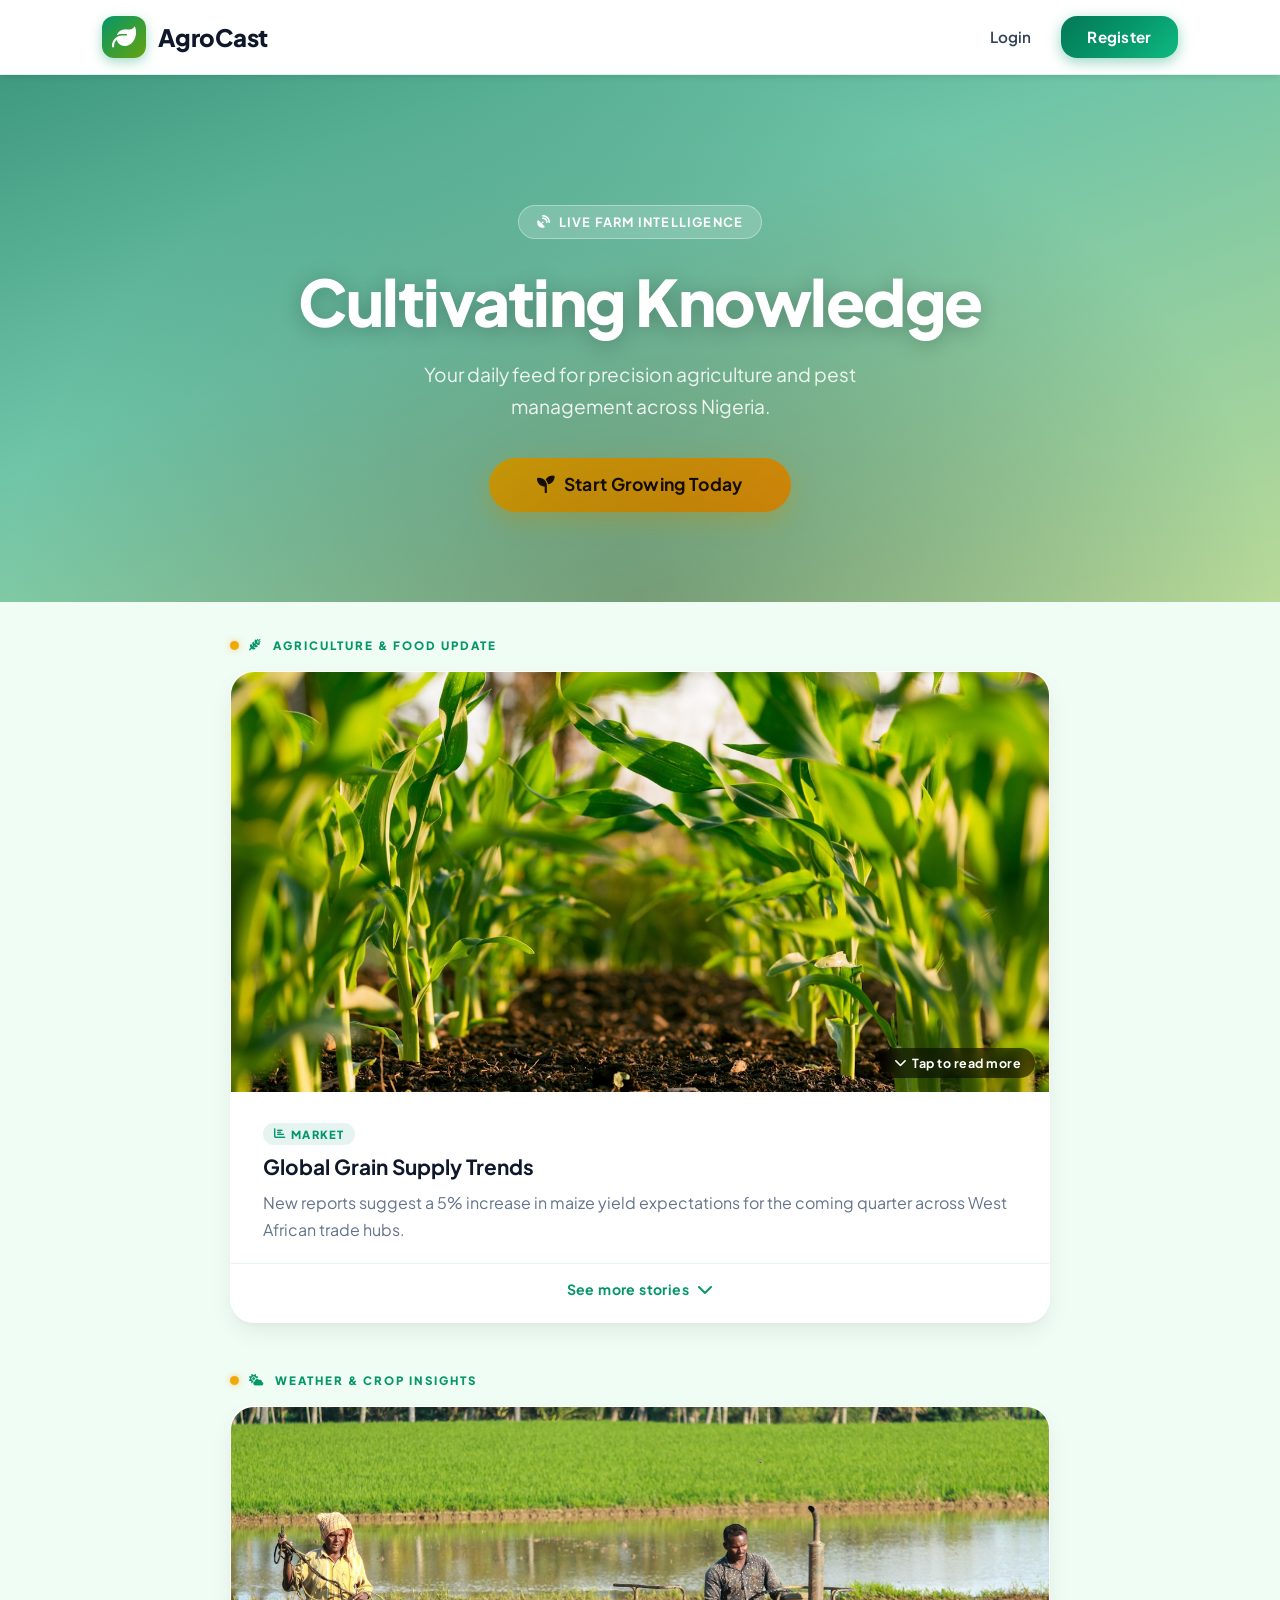
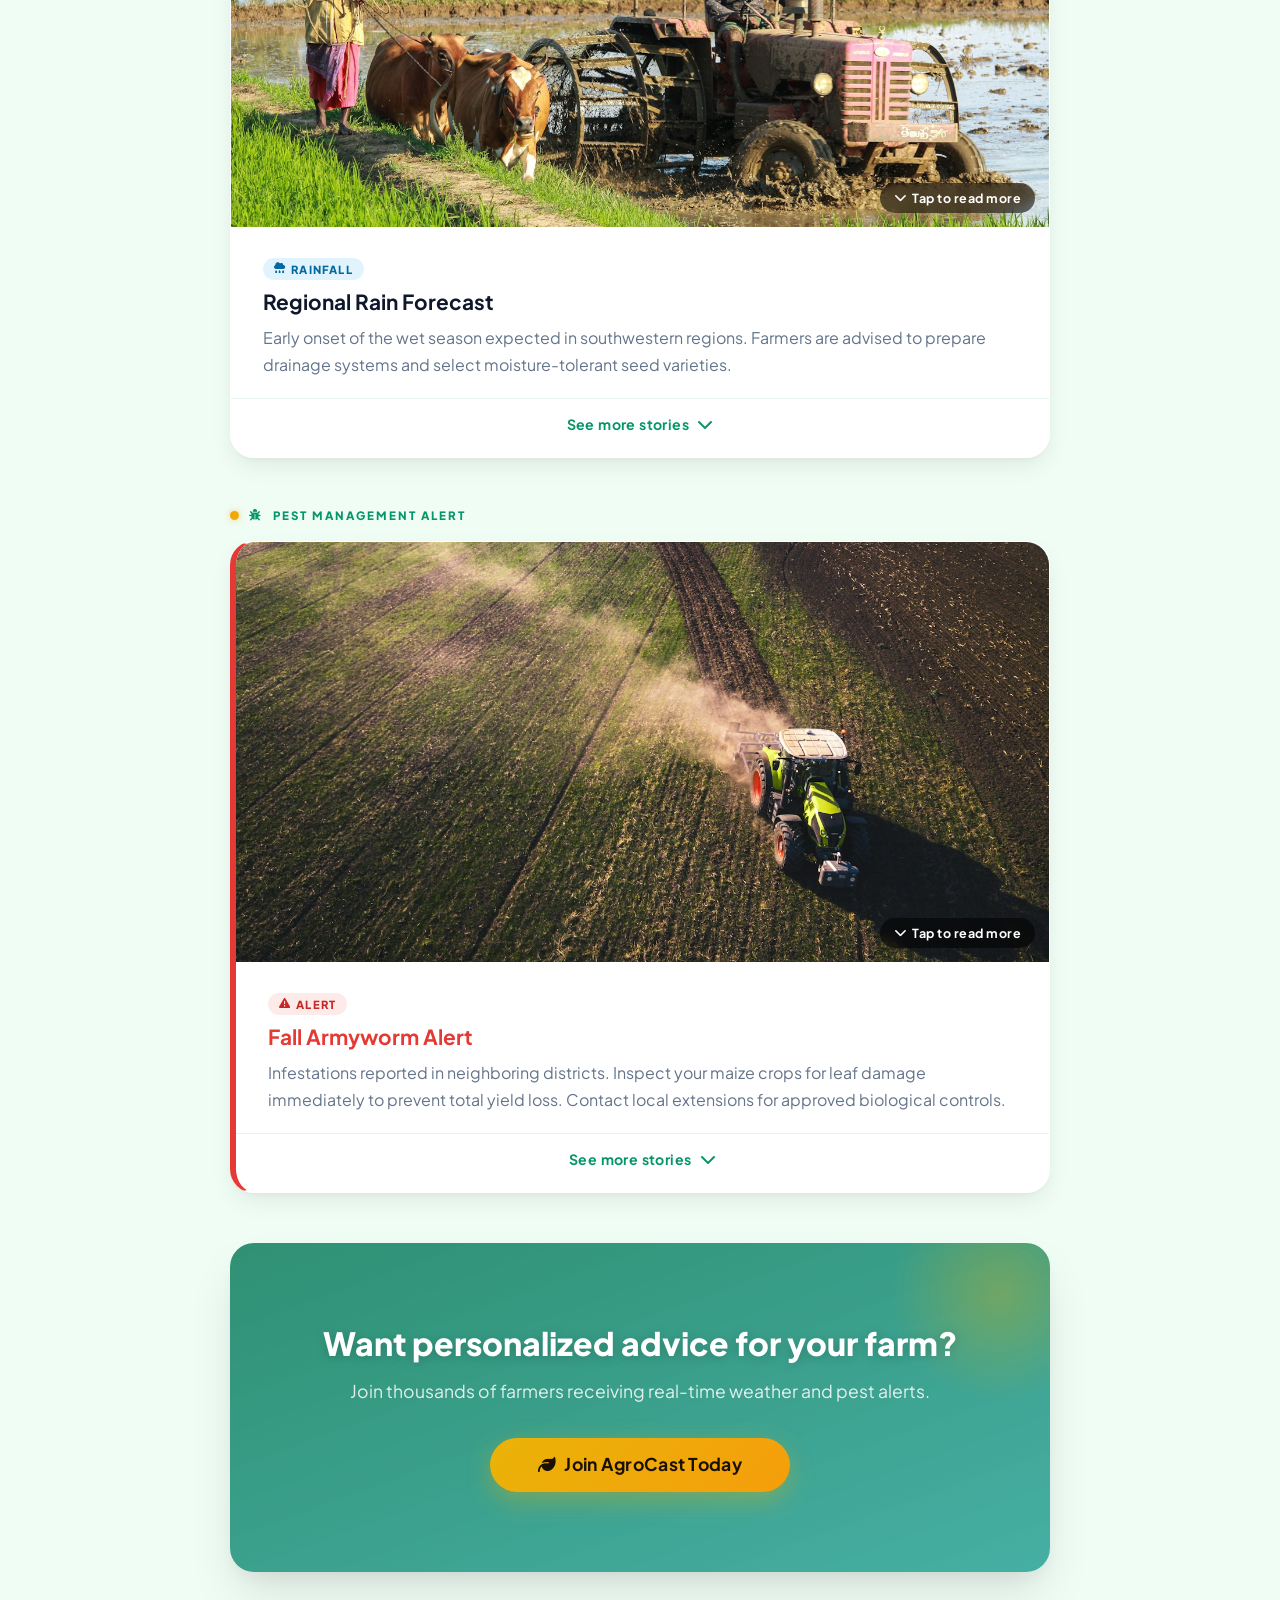
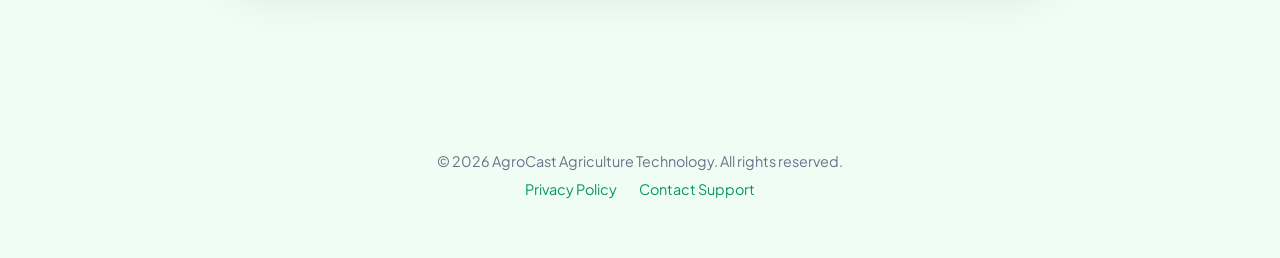
==== agrocast/dashboard.html @ af8c3788 "Add files via upload" ====
<!DOCTYPE html>
<html lang="en">

<head>
    <meta charset="UTF-8">
    <meta name="viewport" content="width=device-width, initial-scale=1.0">
    <meta name="theme-color" content="#059669">
    <title>AgroCast | Dashboard</title>
    <link rel="stylesheet" href="https://cdnjs.cloudflare.com/ajax/libs/font-awesome/6.4.0/css/all.min.css">
    <link rel="stylesheet" href="./style.css">
</head>

<body class="app-page">
    <nav class="navbar">
        <div class="nav-brand"><i class="fas fa-leaf"></i> AgroCast</div>
        <div id="userGreeting" style="font-weight:700; color:var(--text-bold);"></div>
    </nav>

    <main class="dashboard-container">
        <div class="card weather-card"
            style="position: relative; overflow: hidden; border: none; padding: 32px; background: linear-gradient(145deg, rgba(255,255,255,0.9), rgba(240,253,244,0.9));">
            <div
                style="position: absolute; top: -50px; right: -50px; width: 150px; height: 150px; background: radial-gradient(circle, rgba(16,185,129,0.15) 0%, transparent 70%); border-radius: 50%;">
            </div>
            <div class="card-label" style="display: flex; align-items: center; gap: 8px;">
                <span style="font-size: 1.2rem;">📍</span> Farm Location Weather
            </div>
            <div class="weather-main" style="align-items: flex-end;">
                <div class="temp-big" id="tempText"
                    style="font-size: 5rem; text-shadow: 2px 4px 10px rgba(0,0,0,0.05);">--°C</div>
                <img id="weather-icon" src="" alt="icon" style="width: 120px; margin-bottom: -15px;">
            </div>
            <h3 id="locationName"
                style="margin: 10px 0 0; color: var(--text-bold); font-size: 1.6rem; letter-spacing: -0.5px;">Loading
                Location...</h3>
            <div class="advisory-box"
                style="background: rgba(255, 251, 235, 0.8); border: 1px solid rgba(245, 158, 11, 0.3); backdrop-filter: blur(8px);">
                <i class="fas fa-lightbulb"
                    style="color: var(--accent); font-size: 1.6rem; margin-top: 2px; filter: drop-shadow(0 2px 4px rgba(245,158,11,0.2));"></i>
                <p id="advisory-text" style="color: #b45309;">Analyzing optimal conditions for your crops...</p>
            </div>
        </div>

        <div class="card" style="margin-top: 24px; background: rgba(255,255,255,0.7);">
            <div class="card-label" style="margin-bottom: 20px;">
                <span style="font-size: 1.2rem;">📰</span> Agricultural News Feed
            </div>
            <div class="news-item"
                style="background: white; padding: 20px; border-radius: 16px; margin-bottom: 12px; border: 1px solid rgba(16,185,129,0.1); box-shadow: 0 4px 12px rgba(0,0,0,0.02);">
                <div style="display: flex; gap: 10px; margin-bottom: 8px;">
                    <span
                        style="background: rgba(16,185,129,0.1); color: var(--primary); padding: 4px 10px; border-radius: 20px; font-size: 0.75rem; font-weight: 700;">TECH</span>
                    <span style="color: var(--text-light); font-size: 0.8rem; padding-top: 4px;">2h ago</span>
                </div>
                <h4 style="font-size: 1.15rem; margin-bottom: 6px;">Smart Irrigation Systems in 2026</h4>
                <p style="color: var(--text-main);">Learn how automated systems are saving up to 40% more water during
                    the crucial dry seasons.</p>
            </div>
            <div class="news-item"
                style="background: white; padding: 20px; border-radius: 16px; margin-bottom: 12px; border: 1px solid rgba(16,185,129,0.1); box-shadow: 0 4px 12px rgba(0,0,0,0.02);">
                <div style="display: flex; gap: 10px; margin-bottom: 8px;">
                    <span
                        style="background: rgba(245,158,11,0.1); color: #d97706; padding: 4px 10px; border-radius: 20px; font-size: 0.75rem; font-weight: 700;">MARKET</span>
                    <span style="color: var(--text-light); font-size: 0.8rem; padding-top: 4px;">5h ago</span>
                </div>
                <h4 style="font-size: 1.15rem; margin-bottom: 6px;">Market Outlook: Grain Prices</h4>
                <p style="color: var(--text-main);">Maize and local grain prices have seen a steady 10% increase this
                    week across regional markets.</p>
            </div>
            <div class="news-item"
                style="background: white; padding: 20px; border-radius: 16px; border: 1px solid rgba(16,185,129,0.1); box-shadow: 0 4px 12px rgba(0,0,0,0.02);">
                <div style="display: flex; gap: 10px; margin-bottom: 8px;">
                    <span
                        style="background: rgba(16,185,129,0.1); color: var(--primary); padding: 4px 10px; border-radius: 20px; font-size: 0.75rem; font-weight: 700;">FARMING</span>
                    <span style="color: var(--text-light); font-size: 0.8rem; padding-top: 4px;">1d ago</span>
                </div>
                <h4 style="font-size: 1.15rem; margin-bottom: 6px;">Organic Fertilizers Rising</h4>
                <p style="color: var(--text-main);">New study shows crop yields remaining stable with premium organic
                    alternatives.</p>
            </div>
        </div>

        <!-- Create Farm Modal (Hidden by default) -->
        <div id="createFarmModal"
            style="display: none; position: fixed; top: 0; left: 0; width: 100%; height: 100%; background: rgba(0,0,0,0.5); z-index: 1000; align-items: center; justify-content: center;">
            <div class="card" style="width: 90%; max-width: 400px; padding: 24px; background: white;">
                <h3 style="margin-bottom: 8px;">Register Your Farm</h3>
                <p style="color: var(--text-light); margin-bottom: 20px; font-size: 0.9rem;">To get accurate weather and
                    crop recommendations, please register your primary farm.</p>

                <div class="input-group">
                    <label>Farm Name</label>
                    <input type="text" id="farmName" placeholder="e.g. Sunny Acres Farm">
                </div>
                <div class="input-group">
                    <label>Location (City)</label>
                    <input type="text" id="farmLocation" placeholder="e.g. Lagos">
                </div>
                <div style="display: flex; gap: 10px;">
                    <div class="input-group" style="flex: 1;">
                        <label>Latitude</label>
                        <input type="number" id="farmLat" placeholder="e.g. 6.52" step="0.01">
                    </div>
                    <div class="input-group" style="flex: 1;">
                        <label>Longitude</label>
                        <input type="number" id="farmLng" placeholder="e.g. 3.37" step="0.01">
                    </div>
                </div>
                <div class="input-group">
                    <label>Primary Crop</label>
                    <select id="farmCrop"
                        style="width: 100%; padding: 12px; border: 1px solid var(--border-color); border-radius: 12px; background: var(--bg-light); font-family: inherit; font-size: 1rem;">
                        <option value="maize">Maize</option>
                        <option value="rice">Rice</option>
                        <option value="cassava">Cassava</option>
                        <option value="wheat">Wheat</option>
                        <option value="tomato">Tomato</option>
                    </select>
                </div>
                <!-- Adding hidden user ID or state since state is required by API scheme -->
                <input type="hidden" id="farmState" value="Active">

                <button id="submitFarmBtn" style="margin-top: 10px;">Save Farm Details</button>
            </div>
        </div>
    </main>

    <div class="bottom-nav">
        <a href="dashboard.html" class="nav-item active">
            <i class="fas fa-house-chimney"></i><span>Overview</span>
        </a>
        <a href="#" class="nav-item">
            <i class="fas fa-chart-line"></i><span>Market</span>
        </a>
        <a href="profile.html" class="nav-item">
            <i class="fas fa-user-circle"></i><span>Profile</span>
        </a>
    </div>

    <script src="./app.js"></script>
</body>

</html>
---- agrocast/style.css ----
@import url('https://fonts.googleapis.com/css2?family=Plus+Jakarta+Sans:wght@300;400;500;600;700;800&display=swap');

/* =============================================
   DESIGN TOKENS
   ============================================= */
:root {
    --primary:        #059669;
    --primary-light:  #10b981;
    --primary-dark:   #047857;
    --teal:           #0d9488;
    --lime:           #65a30d;
    --accent:         #f59e0b;
    --accent-warm:    #ef4444;
    --gold:           #eab308;

    --surface:        rgba(255, 255, 255, 0.70);
    --surface-solid:  rgba(255, 255, 255, 0.97);
    --bg-light:       #f0fdf4;
    --border-color:   rgba(0, 0, 0, 0.08);

    --text-bold:  #0f172a;
    --text-main:  #334155;
    --text-light: #64748b;

    --shadow-sm:   0 4px 6px -1px rgba(0,0,0,0.06), 0 2px 4px -1px rgba(0,0,0,0.04);
    --shadow-md:   0 10px 25px -3px rgba(0,0,0,0.08), 0 4px 6px -2px rgba(0,0,0,0.04);
    --shadow-lg:   0 25px 50px -8px rgba(0,0,0,0.12), 0 10px 20px -5px rgba(0,0,0,0.06);
    --shadow-glow: 0 0 30px rgba(16, 185, 129, 0.25);
    --shadow-gold: 0 8px 24px rgba(234, 179, 8, 0.35);

    --radius-lg: 24px;
    --radius-md: 16px;
    --radius-sm: 12px;
    --radius-pill: 50px;
}

/* =============================================
   RESET & BASE
   ============================================= */
*, *::before, *::after {
    box-sizing: border-box;
    margin: 0;
    padding: 0;
}

body {
    font-family: 'Plus Jakarta Sans', sans-serif;
    color: var(--text-main);
    overflow-x: hidden;
    -webkit-font-smoothing: antialiased;
    min-height: 100vh;
    background-color: var(--bg-light);
}

a { text-decoration: none; color: inherit; }

/* =============================================
   NAVBAR
   ============================================= */
.navbar {
    display: flex;
    justify-content: space-between;
    align-items: center;
    padding: 16px 8%;
    background: rgba(255, 255, 255, 0.88);
    backdrop-filter: blur(16px);
    -webkit-backdrop-filter: blur(16px);
    border-bottom: 1px solid rgba(5, 150, 105, 0.12);
    position: sticky;
    top: 0;
    z-index: 200;
    box-shadow: var(--shadow-sm);
}

.nav-brand {
    display: flex;
    align-items: center;
    gap: 12px;
    font-weight: 800;
    color: var(--text-bold);
    font-size: 1.5rem;
    letter-spacing: -0.5px;
}

.nav-brand i {
    color: white;
    background: linear-gradient(135deg, var(--primary), var(--lime));
    padding: 9px 10px;
    border-radius: 12px;
    box-shadow: 0 4px 12px rgba(5,150,105,0.35);
}

.nav-auth {
    display: flex;
    align-items: center;
    gap: 16px;
}

.nav-link {
    font-weight: 600;
    color: var(--text-main);
    font-size: 0.95rem;
    padding: 8px 14px;
    border-radius: var(--radius-sm);
    transition: all 0.2s;
}

.nav-link:hover {
    color: var(--primary);
    background: rgba(5, 150, 105, 0.07);
}

/* =============================================
   BUTTONS — Beautiful & Bold
   ============================================= */
button,
.btn-sm,
.btn-lg,
.btn-outline {
    font-family: 'Plus Jakarta Sans', sans-serif;
    font-weight: 700;
    cursor: pointer;
    border: none;
    display: inline-flex;
    align-items: center;
    justify-content: center;
    gap: 8px;
    transition: all 0.3s cubic-bezier(0.34, 1.56, 0.64, 1);
    text-decoration: none;
    line-height: 1;
    letter-spacing: 0.3px;
}

/* Default / primary button */
button,
.btn-sm {
    background: linear-gradient(135deg, var(--primary-dark) 0%, var(--primary) 50%, var(--primary-light) 100%);
    color: white;
    padding: 13px 26px;
    font-size: 0.95rem;
    border-radius: var(--radius-md);
    box-shadow: 0 4px 14px rgba(5, 150, 105, 0.4);
}

button:hover,
.btn-sm:hover {
    transform: translateY(-3px) scale(1.02);
    box-shadow: 0 10px 28px rgba(5, 150, 105, 0.45);
}

/* Big CTA button */
.btn-lg {
    background: linear-gradient(135deg, var(--gold) 0%, var(--accent) 100%);
    color: #1a1000;
    padding: 18px 48px;
    font-size: 1.1rem;
    border-radius: var(--radius-pill);
    box-shadow: var(--shadow-gold);
}

.btn-lg:hover {
    transform: translateY(-4px) scale(1.03);
    box-shadow: 0 14px 32px rgba(234, 179, 8, 0.45);
}

/* Outline button */
.btn-outline {
    background: transparent;
    color: var(--primary);
    padding: 12px 24px;
    font-size: 0.95rem;
    border: 2px solid var(--primary);
    border-radius: var(--radius-md);
}

.btn-outline:hover {
    background: var(--primary);
    color: white;
    transform: translateY(-2px);
    box-shadow: 0 8px 20px rgba(5, 150, 105, 0.3);
}

/* Full-width button inside login-card */
.login-card button {
    width: 100%;
    padding: 15px;
    font-size: 1rem;
    border-radius: var(--radius-sm);
}

/* =============================================
   HOME PAGE — HERO with full background
   ============================================= */
.home-hero {
    position: relative;
    padding: 130px 5% 90px;
    text-align: center;
    background:
        linear-gradient(160deg, rgba(4, 120, 87, 0.75) 0%, rgba(5, 150, 105, 0.55) 40%, rgba(101, 163, 13, 0.40) 100%),
        url('https://images.unsplash.com/photo-1500937386664-56d1dfef3854?q=80&w=1800&auto=format&fit=crop') center/cover no-repeat;
    overflow: hidden;
}

/* soft vignette flare */
.home-hero::before {
    content: '';
    position: absolute;
    inset: 0;
    background: radial-gradient(ellipse at 50% 100%, rgba(0,0,0,0.25) 0%, transparent 70%);
    pointer-events: none;
}

.home-hero h1 {
    font-size: clamp(2.6rem, 5.5vw, 4rem);
    font-weight: 800;
    color: #ffffff;
    letter-spacing: -1.5px;
    margin-bottom: 18px;
    text-shadow: 0 3px 20px rgba(0,0,0,0.25);
    position: relative;
}

.home-hero p {
    font-size: 1.2rem;
    color: rgba(255,255,255,0.88);
    max-width: 520px;
    margin: 0 auto 36px;
    line-height: 1.65;
    position: relative;
}

/* floating hero badge */
.hero-badge {
    display: inline-flex;
    align-items: center;
    gap: 8px;
    background: rgba(255,255,255,0.18);
    backdrop-filter: blur(12px);
    border: 1px solid rgba(255,255,255,0.35);
    color: #ffffff;
    font-size: 0.8rem;
    font-weight: 700;
    letter-spacing: 1.2px;
    text-transform: uppercase;
    padding: 8px 18px;
    border-radius: var(--radius-pill);
    margin-bottom: 22px;
    position: relative;
}

/* =============================================
   MAIN FEED / DASHBOARD CONTAINER
   ============================================= */
.dashboard-container {
    max-width: 860px;
    margin: 0 auto;
    padding: 36px 20px 120px;
}

/* =============================================
   CARD
   ============================================= */
.card {
    background: var(--surface-solid);
    border-radius: var(--radius-lg);
    box-shadow: var(--shadow-md);
    border: 1px solid rgba(255, 255, 255, 0.85);
    overflow: hidden;
    transition: transform 0.35s cubic-bezier(0.34, 1.56, 0.64, 1), box-shadow 0.35s ease;
    padding: 28px;
}

.card:hover {
    transform: translateY(-8px);
    box-shadow: var(--shadow-lg), var(--shadow-glow);
}

/* =============================================
   NEWS FEED CARDS
   ============================================= */
.news-section {
    margin-bottom: 50px;
    animation: fadeInUp 0.7s ease-out both;
}

.news-section:nth-child(2) { animation-delay: 0.1s; }
.news-section:nth-child(3) { animation-delay: 0.2s; }

.news-section .card { padding: 0; }

.feed-img {
    width: 100%;
    height: 420px;
    object-fit: cover;
    display: block;
    transition: transform 0.5s ease;
}

.card:hover .feed-img { transform: scale(1.03); }

.card-content {
    padding: 30px 32px 32px;
}

.card-label {
    font-size: 0.72rem;
    font-weight: 800;
    color: var(--primary);
    letter-spacing: 2px;
    margin-bottom: 18px;
    text-transform: uppercase;
    display: flex;
    align-items: center;
    gap: 10px;
}

.card-label::before {
    content: '';
    width: 9px;
    height: 9px;
    background: linear-gradient(135deg, var(--accent), var(--gold));
    border-radius: 50%;
    flex-shrink: 0;
    box-shadow: 0 0 6px rgba(245,158,11,0.5);
}

.news-item {
    margin-bottom: 22px;
}

.news-item:last-child { margin-bottom: 0; }

.news-item h4 {
    font-size: 1.3rem;
    color: var(--text-bold);
    margin-bottom: 9px;
    font-weight: 700;
    line-height: 1.3;
}

.news-item p {
    color: var(--text-light);
    line-height: 1.7;
    font-size: 1rem;
}

/* =============================================
   CTA SECTION
   ============================================= */
.cta-section {
    position: relative;
    text-align: center;
    padding: 80px 40px;
    border-radius: var(--radius-lg);
    overflow: hidden;
    background:
        linear-gradient(160deg, rgba(4,120,87,0.82) 0%, rgba(13,148,136,0.75) 100%),
        url('https://images.unsplash.com/photo-1416879595882-3373a0480b5b?q=80&w=1400&auto=format&fit=crop') center/cover no-repeat;
    box-shadow: var(--shadow-lg);
}

.cta-section::before {
    content: '';
    position: absolute;
    top: -60px; right: -60px;
    width: 220px; height: 220px;
    background: radial-gradient(circle, rgba(234,179,8,0.3) 0%, transparent 70%);
    border-radius: 50%;
}

.cta-section h3 {
    font-size: 2rem;
    font-weight: 800;
    color: #fff;
    margin-bottom: 14px;
    position: relative;
    text-shadow: 0 2px 12px rgba(0,0,0,0.2);
}

.cta-section p {
    color: rgba(255,255,255,0.85);
    font-size: 1.1rem;
    margin-bottom: 32px;
    line-height: 1.65;
    position: relative;
}

/* =============================================
   LOGIN & REGISTER PAGES
   ============================================= */
.hero-wrapper {
    min-height: 100vh;
    display: flex;
    align-items: center;
    justify-content: center;
    padding: 40px 20px;
    position: relative;
    background:
        linear-gradient(160deg, rgba(4,120,87,0.80) 0%, rgba(5,150,105,0.60) 45%, rgba(13,148,136,0.65) 100%),
        url('https://images.unsplash.com/photo-1464226184884-fa280b87c399?q=80&w=1600&auto=format&fit=crop') center/cover no-repeat fixed;
}

/* decorative blobs */
.hero-wrapper::before,
.hero-wrapper::after {
    content: '';
    position: absolute;
    border-radius: 50%;
    pointer-events: none;
}

.hero-wrapper::before {
    width: 400px; height: 400px;
    top: -120px; left: -120px;
    background: radial-gradient(circle, rgba(234,179,8,0.18) 0%, transparent 70%);
}
.hero-wrapper::after {
    width: 300px; height: 300px;
    bottom: -80px; right: -80px;
    background: radial-gradient(circle, rgba(16,185,129,0.2) 0%, transparent 70%);
}

.login-card {
    background: rgba(255,255,255,0.97);
    border-radius: var(--radius-lg);
    box-shadow:
        0 32px 64px rgba(0,0,0,0.18),
        0 8px 24px rgba(0,0,0,0.1),
        inset 0 1px 0 rgba(255,255,255,0.9);
    padding: 48px 44px;
    width: 100%;
    max-width: 450px;
    text-align: center;
    border: 1px solid rgba(255,255,255,0.8);
    animation: fadeInUp 0.55s cubic-bezier(0.34, 1.56, 0.64, 1) both;
    position: relative;
    z-index: 1;
    backdrop-filter: blur(20px);
}

.login-card h2 {
    font-size: 2rem;
    font-weight: 800;
    color: var(--text-bold);
    margin-bottom: 6px;
    letter-spacing: -0.5px;
}

.subtitle {
    color: var(--text-light);
    font-size: 0.95rem;
    margin-bottom: 32px;
}

.brand-badge {
    width: 72px;
    height: 72px;
    background: linear-gradient(135deg, var(--primary-dark), var(--primary-light));
    border-radius: 22px;
    display: inline-flex;
    align-items: center;
    justify-content: center;
    color: white;
    margin-bottom: 22px;
    box-shadow: 0 10px 28px rgba(5, 150, 105, 0.45);
    transition: transform 0.3s ease;
}

.brand-badge:hover { transform: rotate(-6deg) scale(1.08); }

/* =============================================
   INPUT GROUP
   ============================================= */
.input-group {
    text-align: left;
    margin-bottom: 18px;
}

.input-group label {
    display: block;
    font-size: 0.82rem;
    font-weight: 700;
    color: var(--text-bold);
    margin-bottom: 7px;
    letter-spacing: 0.4px;
    text-transform: uppercase;
}

.input-group input,
.input-group select {
    width: 100%;
    padding: 13px 16px;
    border: 1.5px solid rgba(0,0,0,0.10);
    border-radius: var(--radius-sm);
    background: #f8fafc;
    font-family: 'Plus Jakarta Sans', sans-serif;
    font-size: 0.95rem;
    color: var(--text-bold);
    transition: border-color 0.2s, box-shadow 0.2s, background 0.2s;
    outline: none;
}

.input-group input:focus,
.input-group select:focus {
    border-color: var(--primary);
    background: #ffffff;
    box-shadow: 0 0 0 4px rgba(16, 185, 129, 0.14);
}

/* =============================================
   DASHBOARD — WEATHER CARD
   ============================================= */
.weather-card {
    position: relative;
    overflow: hidden;
    background:
        linear-gradient(145deg, rgba(255,255,255,0.95), rgba(240,253,244,0.95)),
        url('https://images.unsplash.com/photo-1504608524841-42584120d1e0?q=80&w=800&auto=format&fit=crop') center/cover no-repeat !important;
}

.weather-main {
    display: flex;
    align-items: flex-end;
    gap: 16px;
    margin: 16px 0;
}

.temp-big {
    font-size: 5rem;
    font-weight: 800;
    color: var(--text-bold);
    line-height: 1;
    text-shadow: 2px 4px 10px rgba(0,0,0,0.05);
    letter-spacing: -3px;
}

.advisory-box {
    display: flex;
    align-items: flex-start;
    gap: 14px;
    background: linear-gradient(135deg, rgba(255,251,235,0.95), rgba(255,247,224,0.95));
    border: 1px solid rgba(245, 158, 11, 0.25);
    border-radius: var(--radius-md);
    padding: 18px 22px;
    margin-top: 22px;
    box-shadow: 0 4px 14px rgba(245,158,11,0.1);
}

.advisory-box p {
    color: #92400e;
    font-size: 0.95rem;
    line-height: 1.55;
    font-weight: 500;
}

/* =============================================
   PROFILE
   ============================================= */
.profile-card { text-align: center; }

.profile-banner {
    height: 140px;
    width: 100%;
    background:
        linear-gradient(135deg, rgba(5,150,105,0.7), rgba(13,148,136,0.7)),
        url('https://images.unsplash.com/photo-1592982537447-7440770cbfc9?q=80&w=1200&auto=format&fit=crop') center/cover no-repeat;
}

.profile-details {
    margin-top: 24px;
    padding: 20px 24px;
    border-radius: var(--radius-md);
    display: flex;
    flex-direction: column;
    gap: 14px;
    background: rgba(248, 250, 252, 0.8);
    border: 1px solid rgba(5, 150, 105, 0.1);
    backdrop-filter: blur(8px);
}

.profile-details p {
    display: flex;
    align-items: center;
    gap: 12px;
    font-size: 0.95rem;
    color: var(--text-main);
    font-weight: 500;
}

/* =============================================
   BOTTOM NAV
   ============================================= */
.bottom-nav {
    position: fixed;
    bottom: 0; left: 0; right: 0;
    background: rgba(255,255,255,0.96);
    backdrop-filter: blur(16px);
    -webkit-backdrop-filter: blur(16px);
    border-top: 1px solid rgba(5, 150, 105, 0.10);
    display: flex;
    justify-content: space-around;
    align-items: center;
    padding: 10px 0 max(14px, env(safe-area-inset-bottom));
    z-index: 200;
    box-shadow: 0 -6px 24px rgba(0,0,0,0.06);
}

.nav-item {
    display: flex;
    flex-direction: column;
    align-items: center;
    gap: 4px;
    color: var(--text-light);
    font-size: 0.72rem;
    font-weight: 700;
    text-decoration: none;
    transition: all 0.25s cubic-bezier(0.34, 1.56, 0.64, 1);
    padding: 6px 22px;
    border-radius: var(--radius-sm);
    letter-spacing: 0.3px;
    text-transform: uppercase;
}

.nav-item i {
    font-size: 1.35rem;
    transition: transform 0.25s cubic-bezier(0.34, 1.56, 0.64, 1);
}

.nav-item:hover { color: var(--primary); }

.nav-item.active {
    color: var(--primary);
    background: rgba(5, 150, 105, 0.09);
}

.nav-item.active i { transform: scale(1.18); }

/* =============================================
   PAGE BACKGROUND (Dashboard & Profile)
   ============================================= */
body.app-page {
    background-color: #f0fdf4;
    background-image:
        radial-gradient(at 5% 10%, hsla(152, 94%, 31%, 0.07) 0px, transparent 55%),
        radial-gradient(at 95% 90%, hsla(175, 80%, 39%, 0.07) 0px, transparent 55%),
        radial-gradient(at 50% 50%, hsla(90, 70%, 40%, 0.04) 0px, transparent 70%);
}

/* =============================================
   ANIMATIONS
   ============================================= */
@keyframes fadeInUp {
    from { opacity: 0; transform: translateY(36px); }
    to   { opacity: 1; transform: translateY(0); }
}

@keyframes pulse-dot {
    0%, 100% { opacity: 1; transform: scale(1); }
    50%       { opacity: 0.6; transform: scale(0.7); }
}

/* =============================================
   RESPONSIVE
   ============================================= */
@media (max-width: 768px) {
    .navbar        { padding: 14px 5%; }
    .home-hero     { padding: 90px 5% 60px; }
    .home-hero h1  { font-size: 2.3rem; }
    .feed-img      { height: 250px; }
    .dashboard-container { padding: 20px 14px 100px; }
    .login-card    { padding: 36px 24px; }
    .temp-big      { font-size: 3.5rem; }
    .cta-section   { padding: 50px 24px; }
    .cta-section h3 { font-size: 1.6rem; }
    .btn-lg        { padding: 15px 36px; font-size: 1rem; }
}
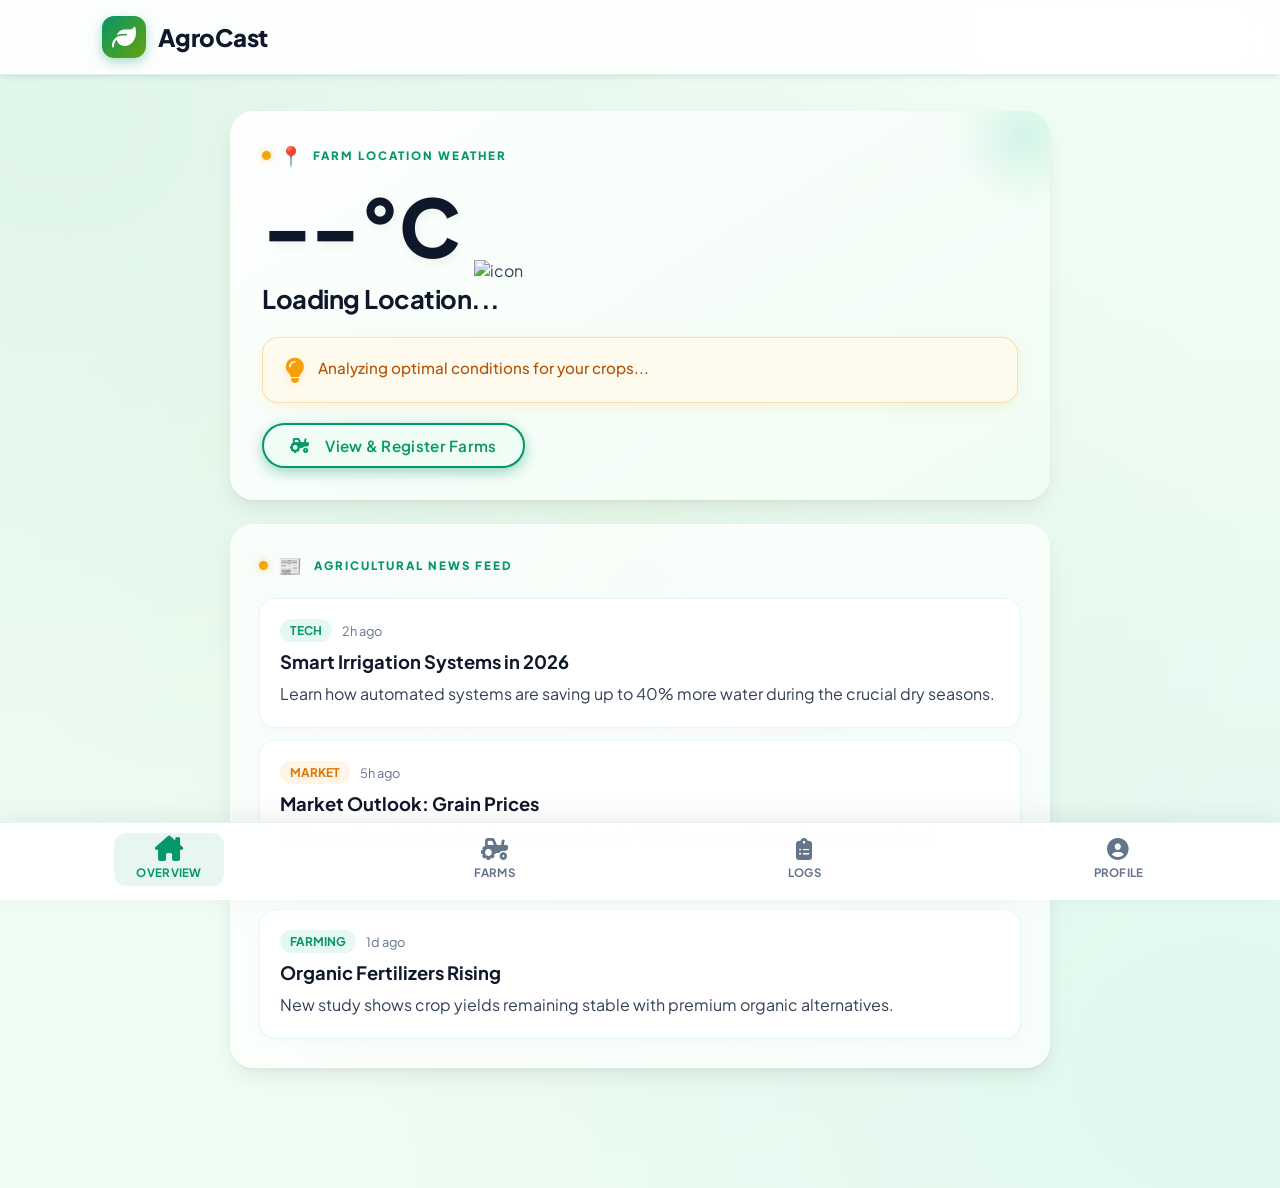
==== commit 1116cd67: "Add files via upload" ====
--- a/agrocast/dashboard.html
+++ b/agrocast/dashboard.html
@@ -39,6 +39,10 @@
                     style="color: var(--accent); font-size: 1.6rem; margin-top: 2px; filter: drop-shadow(0 2px 4px rgba(245,158,11,0.2));"></i>
                 <p id="advisory-text" style="color: #b45309;">Analyzing optimal conditions for your crops...</p>
             </div>
+            
+            <button onclick="window.location.href='farm.html'" style="margin-top: 20px; border-radius: 50px; font-weight: 600; background: var(--bg-light); color: var(--primary); border: 2px solid var(--primary); cursor: pointer; transition: all 0.2s;">
+                <i class="fas fa-tractor" style="margin-right: 8px;"></i> View & Register Farms
+            </button>
         </div>
 
         <div class="card" style="margin-top: 24px; background: rgba(255,255,255,0.7);">
@@ -98,27 +102,17 @@
                 </div>
                 <div style="display: flex; gap: 10px;">
                     <div class="input-group" style="flex: 1;">
-                        <label>Latitude</label>
-                        <input type="number" id="farmLat" placeholder="e.g. 6.52" step="0.01">
-                    </div>
-                    <div class="input-group" style="flex: 1;">
-                        <label>Longitude</label>
-                        <input type="number" id="farmLng" placeholder="e.g. 3.37" step="0.01">
+                        <label>State</label>
+                        <input type="text" id="farmState" placeholder="e.g. Lagos">
                     </div>
                 </div>
                 <div class="input-group">
                     <label>Primary Crop</label>
                     <select id="farmCrop"
                         style="width: 100%; padding: 12px; border: 1px solid var(--border-color); border-radius: 12px; background: var(--bg-light); font-family: inherit; font-size: 1rem;">
-                        <option value="maize">Maize</option>
-                        <option value="rice">Rice</option>
-                        <option value="cassava">Cassava</option>
-                        <option value="wheat">Wheat</option>
-                        <option value="tomato">Tomato</option>
+                        <option value="">Loading crops...</option>
                     </select>
                 </div>
-                <!-- Adding hidden user ID or state since state is required by API scheme -->
-                <input type="hidden" id="farmState" value="Active">
 
                 <button id="submitFarmBtn" style="margin-top: 10px;">Save Farm Details</button>
             </div>
@@ -129,14 +123,18 @@
         <a href="dashboard.html" class="nav-item active">
             <i class="fas fa-house-chimney"></i><span>Overview</span>
         </a>
-        <a href="#" class="nav-item">
-            <i class="fas fa-chart-line"></i><span>Market</span>
+        <a href="farm.html" class="nav-item">
+            <i class="fas fa-tractor"></i><span>Farms</span>
+        </a>
+        <a href="logs.html" class="nav-item">
+            <i class="fas fa-clipboard-list"></i><span>Logs</span>
         </a>
         <a href="profile.html" class="nav-item">
             <i class="fas fa-user-circle"></i><span>Profile</span>
         </a>
     </div>
 
+    <script src="./config.js"></script>
     <script src="./app.js"></script>
 </body>
 
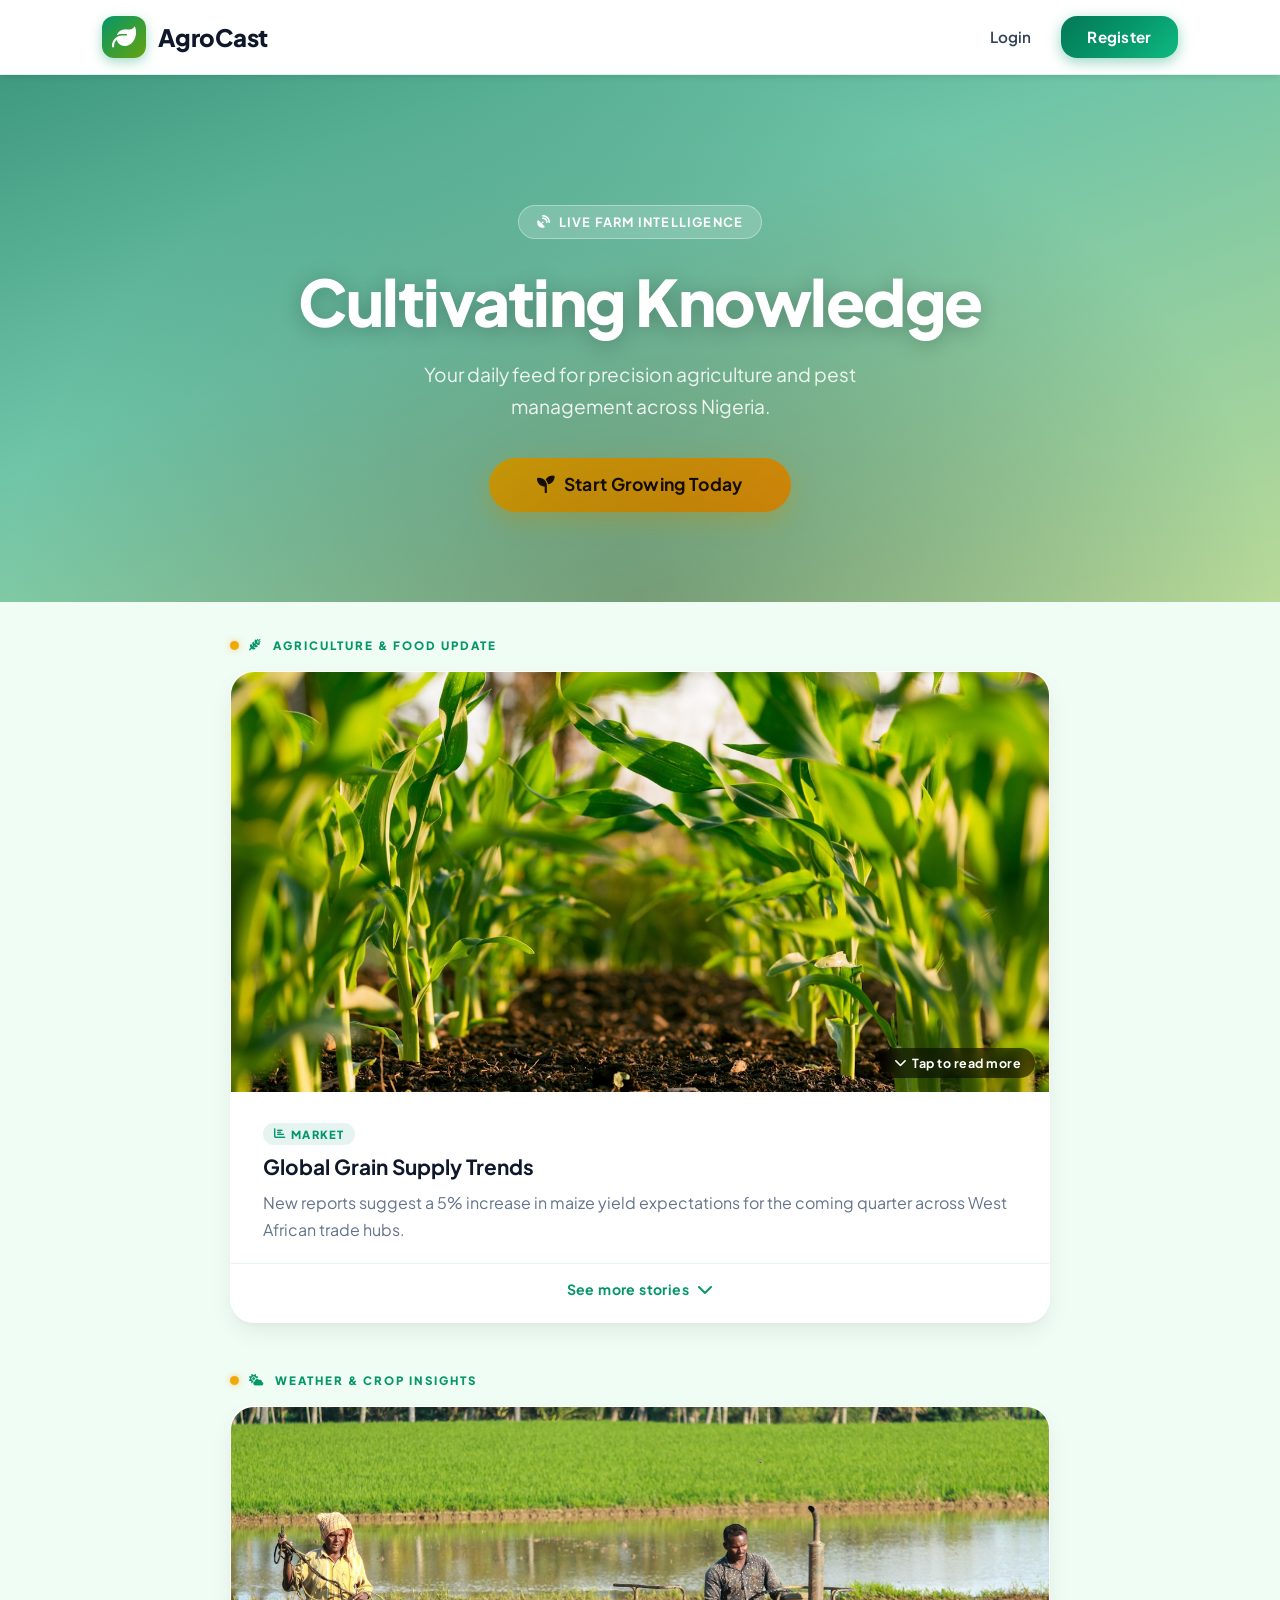
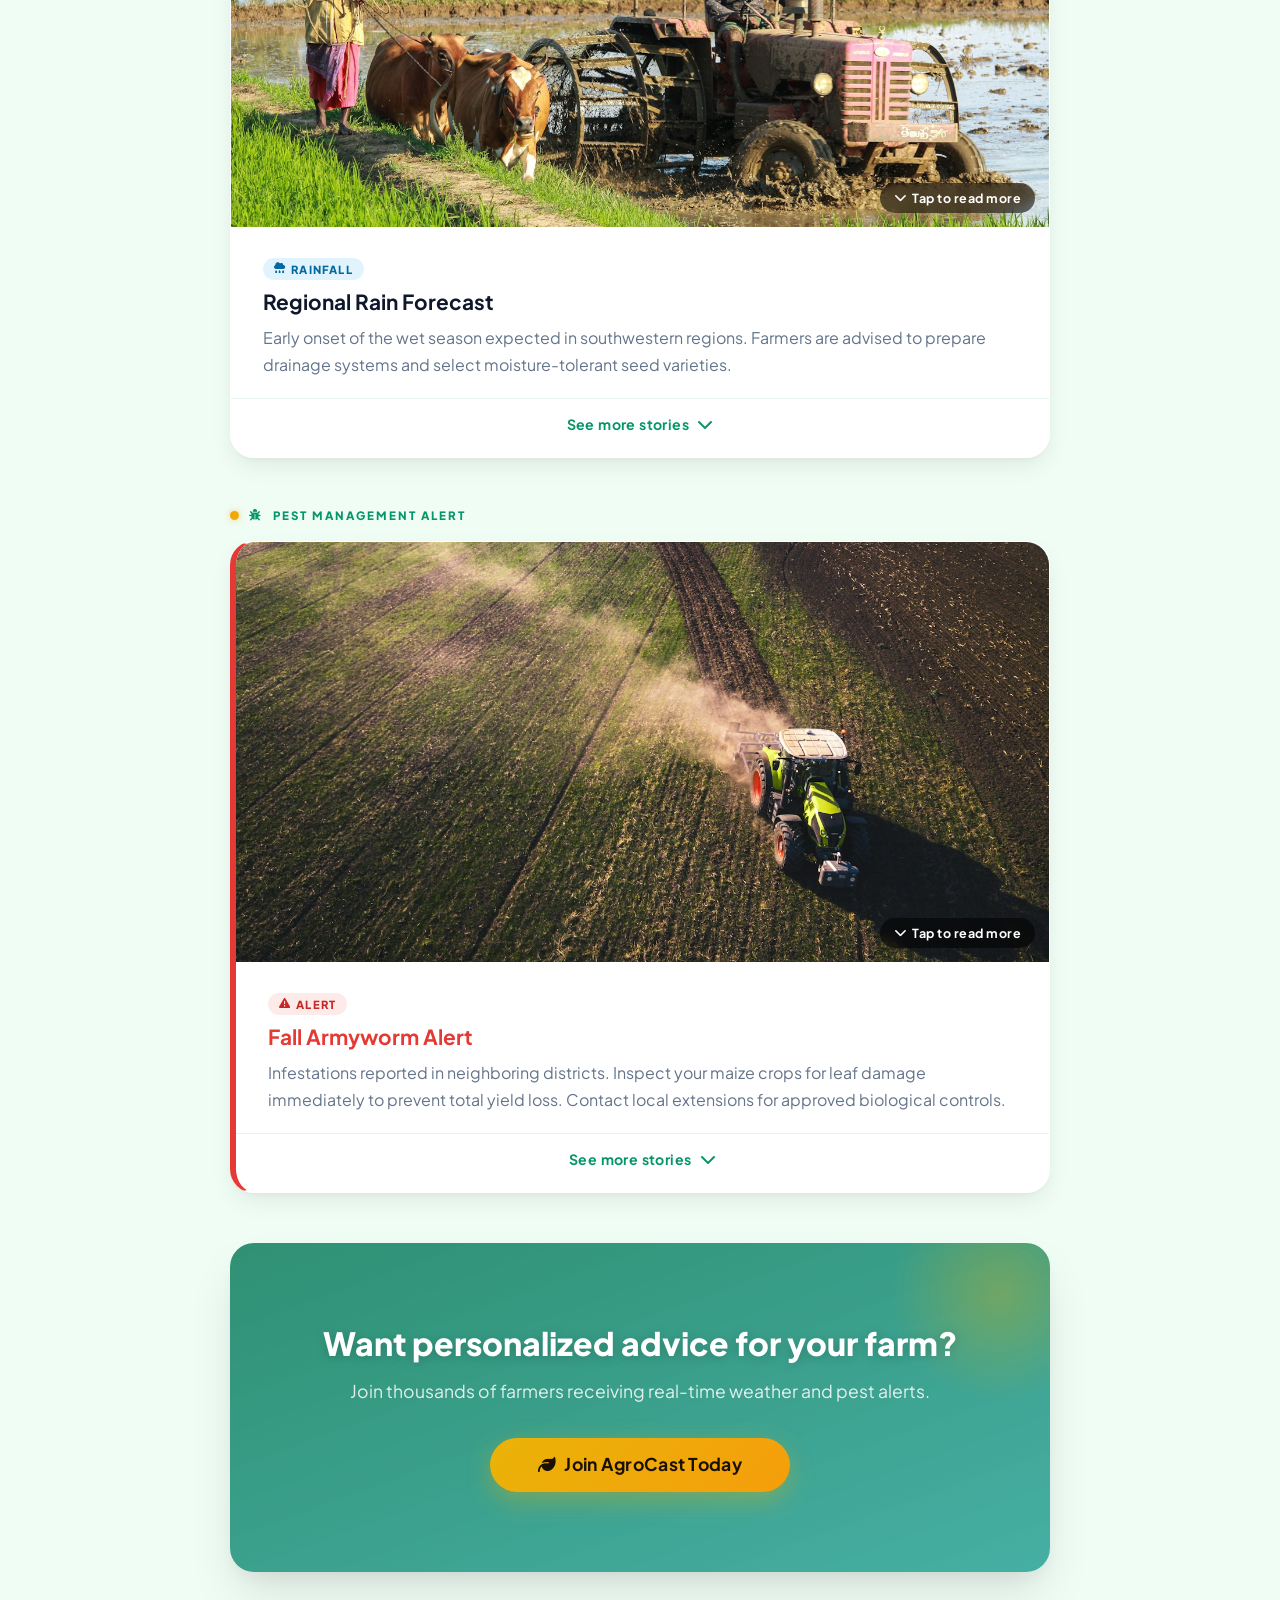
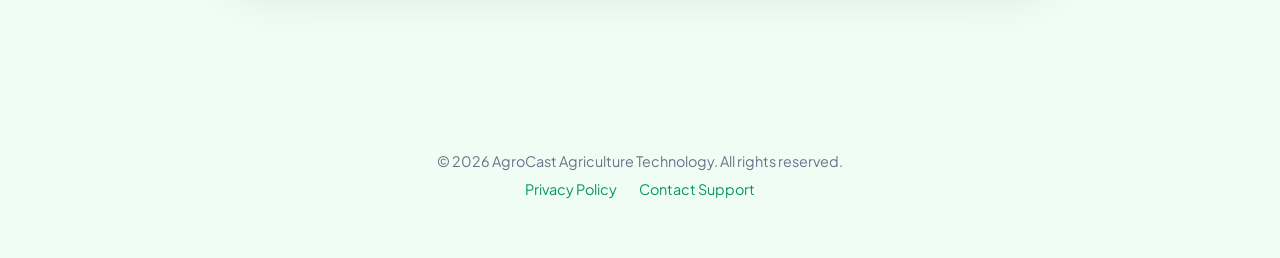
==== commit 42cb4b19: "Add files via upload" ====
--- a/agrocast/dashboard.html
+++ b/agrocast/dashboard.html
@@ -106,12 +106,17 @@
                         <input type="text" id="farmState" placeholder="e.g. Lagos">
                     </div>
                 </div>
+                <p style="font-size: 0.75rem; color: var(--text-light); margin-top: -10px; margin-bottom: 15px;"><i class="fas fa-info-circle"></i> Coordinates are automatically retrieved based on your City and State.</p>
                 <div class="input-group">
                     <label>Primary Crop</label>
                     <select id="farmCrop"
                         style="width: 100%; padding: 12px; border: 1px solid var(--border-color); border-radius: 12px; background: var(--bg-light); font-family: inherit; font-size: 1rem;">
                         <option value="">Loading crops...</option>
                     </select>
+                </div>
+                <div class="input-group">
+                    <label>Farm Size (Hectares)</label>
+                    <input type="number" id="farmSize" placeholder="e.g. 2.5" step="0.1" min="0.1">
                 </div>
 
                 <button id="submitFarmBtn" style="margin-top: 10px;">Save Farm Details</button>
